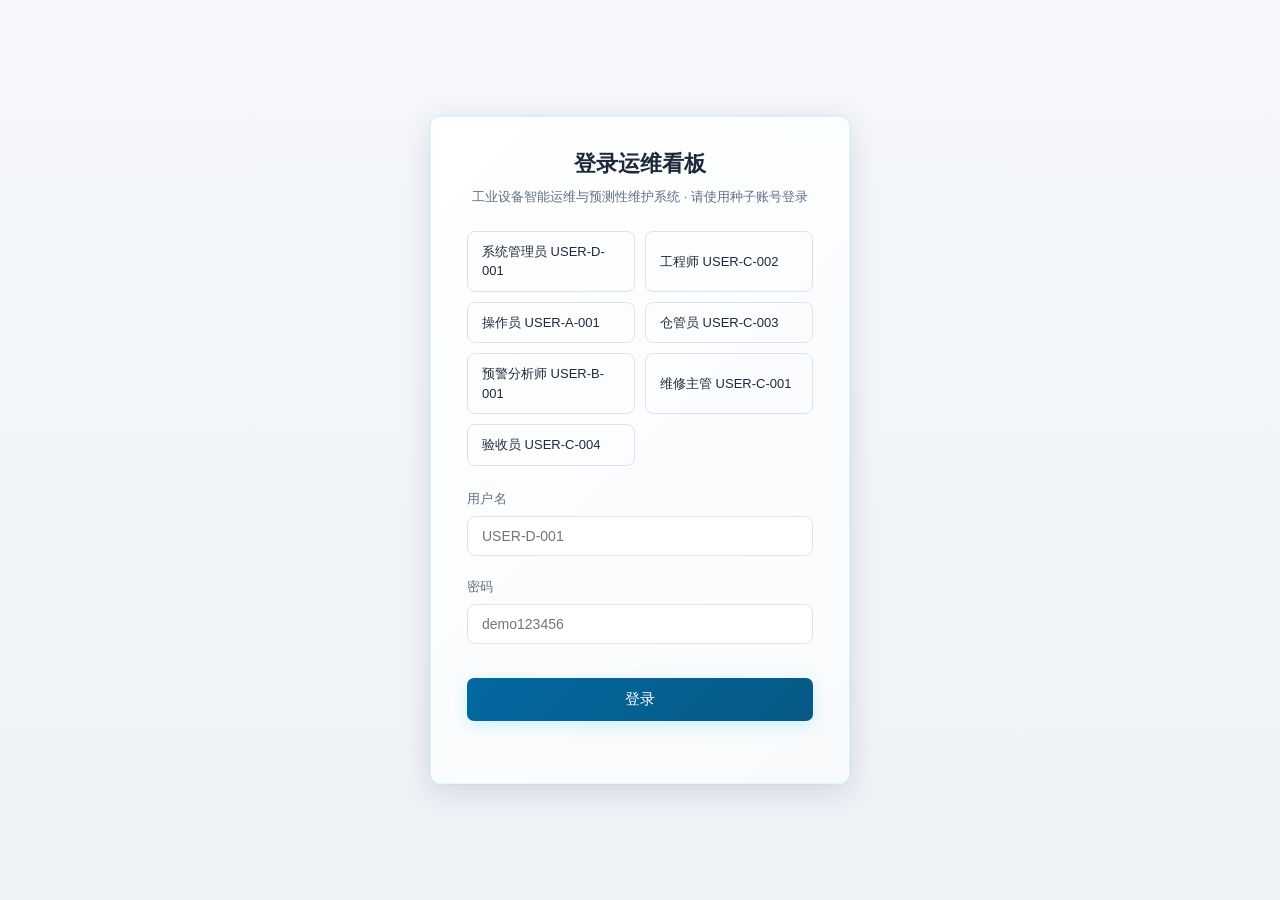
==== web/index.html @ 09a3918b "feat(web): 全链路因果追溯（创新点 F） 从任意锚点（设备/预警/工单）进入，把整条因果链串起来：   设备 → 传感器遥测 → 评分规则 → 健康评估 → 预警 → 工单 → 备件    " ====
<!DOCTYPE html>
<html lang="zh-CN">
<head>
<meta charset="UTF-8">
<meta name="viewport" content="width=device-width, initial-scale=1.0">
<title>工业设备智能运维平台 · 运维看板</title>
<!-- 主题必须在首屏渲染前决定：放到 CSS 之后或 body 里会出现
     "先闪一下夜间深色、再跳成白天" 的闪烁。默认白天（light），
     用户切换后从 localStorage 读回。 -->
<script>
(function () {
  try {
    var t = localStorage.getItem("ims_theme");
    document.documentElement.setAttribute("data-theme", t === "dark" ? "dark" : "light");
  } catch (e) {
    document.documentElement.setAttribute("data-theme", "light");
  }
})();
</script>
<script src="echarts.min.js"></script>
<link rel="stylesheet" href="css/platform.css">
<link rel="stylesheet" href="css/app.css">
</head>
<body>
<div id="loading-bar" style="display:none;position:fixed;top:0;left:0;width:100%;height:3px;background:var(--cyan);z-index:9999"></div>
<div id="shell">
  <aside id="sidebar">
    <div class="logo">
      <div class="t1">工业设备智能运维<em>平台</em></div>
      <div class="t2">Industrial PdM Platform</div>
      <span class="ver">v2.1.0 · 契约 25 路径</span>
    </div>
    <div id="navroot"></div>
  </aside>
  <div id="main">
    <div id="topbar">
      <div id="crumb"></div>
      <div id="search"><span class="si">⌕</span>
        <input id="search-input" placeholder="搜索设备 / 工单 / 预警，回车跳转台账"></div>
      <button class="tbtn" id="side-toggle" title="收起 / 展开侧边栏" onclick="toggleSidebar()">⟨</button>
      <button class="tbtn tbtn-wide" id="demo-btn" style="display:none"
              title="一键演示全链路：注入一次设备异常 → B 生成预警 → C 自动建单（点后有确认框，不会静默改动数据）"
              onclick="runDemo()">▶ 演示全链路</button>
      <button class="tbtn" id="status-toggle" style="display:none" title="查看会话状态">
        <span class="dot-badge" id="status-count">0</span>⚑</button>
      <button class="tbtn" title="通知中心" onclick="navigate('notify')">🔔<span class="dot-badge" id="bell-count">0</span></button>
      <button class="tbtn" id="theme-btn" title="切换白天 / 夜间" onclick="toggleTheme()">☾</button>
      <button class="tbtn" title="帮助" onclick="showHelp()">?</button>
      <div class="who" id="who"></div>
      <button class="tbtn" title="退出登录" onclick="logout()">⏻</button>
    </div>
    <div id="basebar">
      <label>A 设备监测<input id="base-a" value="/a"></label>
      <label>B 故障预警<input id="base-b" value="/b"></label>
      <label>C 维修工单<input id="base-c" value="/c"></label>
      <label>D 身份通知<input id="base-d" value="/d"></label>
      <button id="basebar-reset" type="button">恢复默认</button>
      <span class="mini" id="basebar-hint">默认同源反代 <kbd>/a /b /c /d</kbd> · 服务运行 <kbd>bash scripts/start_all.sh</kbd></span>
    </div>
    <div id="status-bar" class="status-bar" style="display:none">
      <div class="status-dot"></div><span id="status-text">就绪</span>
    </div>
    <div id="content"></div>
  </div>
</div>

  <section class="view" id="view-login">
    <div class="card login-card">
      <h1>登录运维看板</h1>
      <div class="sub">工业设备智能运维与预测性维护系统 · 请使用种子账号登录</div>
      <div class="quick">
        <button onclick="fillUser('USER-D-001')" title="SYSTEM_ADMIN · ADMIN_ALL 全部权限（确认/派单/验收/取消）">系统管理员 USER-D-001</button>
        <button onclick="fillUser('USER-C-002')" title="MAINTENANCE_ENGINEER · 接单/开始维修/提交验收">工程师 USER-C-002</button>
        <button onclick="fillUser('USER-A-001')" title="EQUIPMENT_OPERATOR · 设备与遥测读写，工单只读">操作员 USER-A-001</button>
        <button onclick="fillUser('USER-C-003')" title="WAREHOUSE_MANAGER · 备件审批/发放（SPARE_APPROVE/SPARE_ISSUE）">仓管员 USER-C-003</button>
        <button onclick="fillUser('USER-B-001')" title="WARNING_ANALYST · 预警查阅与确认（WARNING_READ/WARNING_ACKNOWLEDGE）">预警分析师 USER-B-001</button>
        <button onclick="fillUser('USER-C-001')" title="MAINTENANCE_SUPERVISOR · 工单确认/派单/取消/验收（无 ADMIN_ALL）">维修主管 USER-C-001</button>
        <button onclick="fillUser('USER-C-004')" title="INSPECTOR · 工单验收（WORK_ORDER_INSPECT）">验收员 USER-C-004</button>
      </div>
      <div class="field"><label>用户名</label><input id="login-user" placeholder="USER-D-001"></div>
      <div class="field"><label>密码</label><input id="login-pass" type="password" placeholder="demo123456"></div>
      <button class="btn btn-cyan" id="login-btn" onclick="login()">登录</button>
      <div class="login-err" id="login-err"></div>
    </div>
  </section>
<div id="toasts"></div>

<script src="js/enums.js"></script>
<script src="js/config.js"></script>
<script src="js/util.js"></script>
<script src="js/api.js"></script>
<script src="js/auth.js"></script>
<script src="js/views.js"></script>
<script src="js/platform.js"></script>
<script src="js/data.js"></script>
<script src="js/charts.js"></script>
<script src="js/inject.js"></script>
<script src="js/modals.js"></script>
<script src="js/pages/dash.js"></script>
<script src="js/pages/screen.js"></script>
<script src="js/pages/assets.js"></script>
<script src="js/pages/detail.js"></script>
<script src="js/pages/warns.js"></script>
<script src="js/pages/kanban.js"></script>
<script src="js/pages/orders.js"></script>
<script src="js/pages/spares.js"></script>
<script src="js/pages/rbac.js"></script>
<script src="js/pages/notify.js"></script>
<script src="js/pages/integ.js"></script>
<script src="js/pages/audit.js"></script>
<script src="js/pages/health.js"></script>
<script src="js/pages/odetail.js"></script>
<script src="js/pages/profile.js"></script>
<script src="js/pages/rules.js"></script>
<script src="js/pages/sreq.js"></script>
<script src="js/pages/plan-lib.js"></script>
<script src="js/pages/plan.js"></script>
<script src="js/pages/trace.js"></script>
<script src="js/main.js"></script>
</body>
</html>
---- web/css/platform.css ----
/* ============================================================================
 * 主题变量
 *
 * 默认主题：白天（light），由 <html data-theme> 决定；夜间保留原有深蓝霓虹观感。
 * 缺省不带 data-theme 时按夜间解析（:root 即夜间值），保证老链接/首屏不闪错。
 *
 * 为什么强调色要两套而不是共用一套：
 *   现有霓虹色是为深色底发光设计的，放到白底上对比度全部不合格——
 *   yellow var(--yellow) 仅 1.58、cyan var(--cyan) 仅 1.77、green var(--green) 仅 1.86
 *   （WCAG 正文要求 ≥4.5）。所以白天必须换成同色相的深色版，
 *   下方 light 段每个值都实测过对比度 ≥4.5。
 * ==========================================================================*/
/* 夜间（默认兜底）：原有深蓝霓虹观感，保持不变 */
:root{
  /* —— 基础面 —— */
  --bg:#0b1220; --bg-grad-end:#0d1526; --bg2:#111c30;
  --panel:#152238; --panel2:#18273f; --sidebar-bg:#0d1728;
  --chart-bg:#0e1a2c; --log-bg:#0a0f1a; --step-bg:#1a2235;
  --line:#223450; --line2:#2c4062;
  --scroll:#243650; --scroll-hover:#31496b;
  --crumb-sep:#3d5476; --crumb-cur:#e6eefc; --navgrp:#546d8f; --foot:#54627d;
  /* —— 文字 —— */
  --txt:#dce6f5; --dim:#8ba0c0; --dim2:#5f7391;
  /* —— 语义强调色 —— */
  --cyan:#39d2ff; --green:#2fd88a; --yellow:#ffc53d; --red:#ff5c5c;
  --orange:#ff9040; --purple:#a86bff; --pink:#ff6bb5;
  /* —— 强调色实底上的反色文字 —— */
  --on-cyan:#04202e; --on-green:#062818; --on-solid:#fff;
  /* —— 按钮渐变端点 —— */
  --cyan-2:#1fa8e8; --green-2:#1fbf75; --red-2:#ff2d55; --purple-2:#7a3cff;
  /* —— 柔和语义色（原 50+ 处近似色归并）—— */
  --warn-soft:#ff5050; --ok-soft:#50c878; --amber-soft:#ffa500;
  /* —— notice 条的柔和前景色 —— */
  --notice-green-fg:#a9e8c9; --notice-purple-fg:#d3bdf5;
  --notice-cyan-fg:#b3e2f7;  --notice-yellow-fg:#f3dfa6;
  /* —— 铭牌卡片渐变 —— */
  --plate-a:#16233a; --plate-b:#131f33;
  /* 登录卡片（深色主题是一块深色玻璃，白天要变白卡） */
  --login-a:rgba(21,34,56,.95); --login-b:rgba(17,28,48,.98); --login-shadow:rgba(0,0,0,.3);
  /* —— 半透明覆盖层（顶栏/看板列/进度轨）。深色是"压暗"，白天需"压白" —— */
  --overlay-strong:rgba(13,23,40,.7);
  --overlay-mid:rgba(11,18,32,.55);
  --overlay-weak:rgba(13,23,40,.4);
  /* —— 光晕：白天关闭，避免浅色底上出现脏影 —— */
  --glow-sm:0 0 6px; --glow-md:0 0 13px;
  --chip-gray:rgba(139,160,192,.15); --chip-gray2:rgba(100,116,139,.2);
  --scheme:dark;
  --sidebar-w:222px;
}

/* —— 白天主题：只覆盖值，选择器结构完全不变 —— */
html[data-theme="light"]{
  --bg:#f5f7fa; --bg-grad-end:#eef2f7; --bg2:#ffffff;
  --panel:#ffffff; --panel2:#f8fafc; --sidebar-bg:#ffffff;
  --chart-bg:#ffffff; --log-bg:#f1f5f9; --step-bg:#eef2f7;
  --line:#dbe3ec; --line2:#cbd5e1;
  --scroll:#cbd5e1; --scroll-hover:#94a3b8;
  --crumb-sep:#94a3b8; --crumb-cur:#334155; --navgrp:#6f7d92; --foot:#78869b;
  --txt:#1e293b; --dim:#5f6f85; --dim2:#78869b;
  /* 对比度实测：5.93 / 5.48 / 5.02 / 4.83 / 5.18 / 5.70 / 4.60，全部 ≥4.5 */
  --cyan:#0369a1; --green:#047857; --yellow:#b45309; --red:#dc2626;
  --orange:#c2410c; --purple:#7c3aed; --pink:#db2777;
  --on-cyan:#ffffff; --on-green:#ffffff;
  --cyan-2:#075985; --green-2:#065f46; --red-2:#b91c1c; --purple-2:#6d28d9;
  --warn-soft:#b91c1c; --ok-soft:#047857; --amber-soft:#b45309;
  --notice-green-fg:#065f46; --notice-purple-fg:#5b21b6;
  --notice-cyan-fg:#075985;  --notice-yellow-fg:#92400e;
  --plate-a:#ffffff; --plate-b:#f1f5f9;
  --login-a:rgba(255,255,255,.97); --login-b:rgba(248,250,252,.99); --login-shadow:rgba(15,23,42,.12);
  --overlay-strong:rgba(255,255,255,.86);
  --overlay-mid:rgba(241,245,249,.75);
  --overlay-weak:rgba(255,255,255,.6);
  --glow-sm:none; --glow-md:none;
  --chip-gray:rgba(100,116,139,.12); --chip-gray2:rgba(100,116,139,.16);
  --scheme:light;
  color-scheme:light;
}
*{box-sizing:border-box;margin:0;padding:0}
body{background:linear-gradient(180deg,var(--bg) 0%,var(--bg-grad-end) 100%);color:var(--txt);
  font-family:"Microsoft YaHei","PingFang SC",system-ui,sans-serif;min-height:100vh;font-size:14px}
button,input,select{font-family:inherit}
::-webkit-scrollbar{width:8px;height:8px}
::-webkit-scrollbar-track{background:transparent}
::-webkit-scrollbar-thumb{background:var(--scroll);border-radius:4px}
::-webkit-scrollbar-thumb:hover{background:var(--scroll-hover)}

/* ============ 布局骨架 ============ */
#shell{display:flex;min-height:100vh}
#sidebar{width:var(--sidebar-w);flex:0 0 var(--sidebar-w);background:var(--sidebar-bg);
  border-right:1px solid var(--line);display:flex;flex-direction:column;
  position:sticky;top:0;height:100vh;overflow-y:auto}
.logo{padding:16px 18px 14px;border-bottom:1px solid var(--line)}
.logo .t1{font-size:15px;font-weight:700;letter-spacing:.5px;line-height:1.3}
.logo .t1 em{color:var(--cyan);font-style:normal}
.logo .t2{font-size:11px;color:var(--dim2,var(--dim2));margin-top:3px;letter-spacing:.3px}
.logo .ver{display:inline-block;margin-top:8px;font-size:10px;padding:1px 7px;border-radius:3px;
  background:rgba(57,210,255,.12);color:var(--cyan);border:1px solid rgba(57,210,255,.3)}
.navgrp{padding:10px 0 4px}
.navgrp>.gt{font-size:10.5px;color:var(--navgrp);letter-spacing:1.2px;
  padding:6px 18px 6px;text-transform:uppercase;font-weight:600}
.navi{display:flex;align-items:center;gap:9px;padding:7px 18px;cursor:pointer;
  font-size:13px;color:var(--dim);border-left:2px solid transparent;transition:.13s}
.navi:hover{background:rgba(57,210,255,.06);color:var(--txt)}
.navi.on{background:rgba(57,210,255,.1);color:var(--cyan);border-left-color:var(--cyan);font-weight:600}
.navi .ic{width:15px;text-align:center;font-size:12px;opacity:.9}
/* 角标：文字为「增强」（原为单字符 β）。留 white-space:nowrap 防止两个字被挤断行 */
.navi .beta{margin-left:auto;font-size:9px;padding:1px 5px;border-radius:3px;white-space:nowrap;
  background:rgba(168,107,255,.18);color:var(--purple);border:1px solid rgba(168,107,255,.35)}
.navi .cnt{margin-left:auto;font-size:10px;padding:0 6px;border-radius:9px;
  background:rgba(255,92,92,.2);color:var(--red);font-weight:700}

/* ============ 主区 ============ */
#main{flex:1;min-width:0;display:flex;flex-direction:column}
#topbar{height:52px;display:flex;align-items:center;gap:14px;padding:0 22px;
  border-bottom:1px solid var(--line);background:var(--overlay-strong);
  backdrop-filter:blur(6px);position:sticky;top:0;z-index:50}
#crumb{font-size:13px;color:var(--dim);white-space:nowrap;overflow:hidden;
  text-overflow:ellipsis;min-width:0;flex-shrink:1}
#crumb b{color:var(--txt);font-weight:600}
#crumb .sep{color:var(--crumb-sep);margin:0 6px}
#search{margin-left:auto;position:relative;flex-shrink:1;min-width:120px}
#search input{width:200px;max-width:100%;background:var(--bg2);border:1px solid var(--line);color:var(--txt);
  padding:6px 10px 6px 28px;border-radius:7px;font-size:12.5px}
#search input:focus{outline:none;border-color:var(--cyan)}
#search .si{position:absolute;left:9px;top:6px;color:var(--dim2,var(--dim2));font-size:12px}
.tbtn{background:transparent;border:1px solid var(--line);color:var(--dim);width:32px;height:32px;
  border-radius:7px;cursor:pointer;font-size:14px;display:flex;align-items:center;
  justify-content:center;position:relative;
  /* #topbar 是 flex 容器且内容偏多，默认 flex-shrink:1 会把 32px 的方按钮
     压成 16px（图标贴着边框、点击区变小）。这里禁止收缩以保持正圆角方形。 */
  flex:0 0 auto}
.tbtn:hover{color:var(--cyan);border-color:var(--cyan)}
/* 带文字的顶栏按钮变体：.tbtn 是固定 32×32 的图标尺寸，
   直接往里塞文字会被压成竖排（曾如此）。这里放开宽度并禁止折行。 */
.tbtn-wide{width:auto;min-width:32px;padding:0 10px;white-space:nowrap;gap:5px;font-size:12.5px}
.tbtn .dot-badge{position:absolute;top:-4px;right:-4px;min-width:15px;height:15px;
  background:var(--red);color:var(--on-solid);border-radius:8px;font-size:9px;font-weight:700;
  display:flex;align-items:center;justify-content:center;padding:0 3px}
.who{display:flex;align-items:center;gap:8px;font-size:12.5px;padding-left:12px;
  border-left:1px solid var(--line);flex-shrink:0}
.who .av{width:28px;height:28px;border-radius:50%;background:linear-gradient(135deg,var(--purple),var(--purple-2));
  display:flex;align-items:center;justify-content:center;font-size:12px;font-weight:700;color:var(--on-solid);
  flex-shrink:0}
/* 顶栏空间有限：名字与角色 chip 都不许折行，过长则省略号。
   不锁的话「系统管理员」这类多字角色会把顶栏挤成两行、chip 竖排。 */
.who .nm{line-height:1.2;white-space:nowrap;overflow:hidden;text-overflow:ellipsis;max-width:150px}
.who .nm small{display:block;color:var(--dim2,var(--dim2));font-size:10.5px;
  white-space:nowrap;overflow:hidden;text-overflow:ellipsis}
.rolechip{font-size:10.5px;padding:1px 7px;border-radius:9px;background:rgba(57,210,255,.12);
  color:var(--cyan);border:1px solid rgba(57,210,255,.3);
  white-space:nowrap;flex-shrink:0;max-width:190px;overflow:hidden;text-overflow:ellipsis}

#content{padding:20px 22px 44px;flex:1}
.page{display:none;animation:fadein .22s}
.page.on{display:block}
@keyframes fadein{from{opacity:0;transform:translateY(4px)}to{opacity:1;transform:none}}

/* ============ 通用组件 ============ */
.hdr{display:flex;align-items:flex-end;gap:14px;margin-bottom:14px;flex-wrap:wrap}
.hdr h1{font-size:20px;font-weight:700;letter-spacing:.3px}
.hdr .sub{font-size:12.5px;color:var(--dim);padding-bottom:2px}
.hdr .sp{flex:1}
.notice{display:flex;gap:10px;align-items:flex-start;padding:9px 13px;border-radius:8px;
  font-size:12.5px;line-height:1.6;margin-bottom:14px;border:1px solid}
.notice .ni{font-size:14px;line-height:1.3}
.notice.live{background:rgba(47,216,138,.07);border-color:rgba(47,216,138,.28);color:var(--notice-green-fg)}
.notice.live b{color:var(--green)}
.notice.plan{background:rgba(168,107,255,.07);border-color:rgba(168,107,255,.3);color:var(--notice-purple-fg)}
.notice.plan b{color:var(--purple)}
.notice.info{background:rgba(57,210,255,.06);border-color:rgba(57,210,255,.25);color:var(--notice-cyan-fg)}
.notice.info b{color:var(--cyan)}
.notice.warn{background:rgba(255,197,61,.07);border-color:rgba(255,197,61,.28);color:var(--notice-yellow-fg)}
.notice.warn b{color:var(--yellow)}

.card{background:var(--panel);border:1px solid var(--line);border-radius:10px;padding:15px}
.card.p2{background:var(--panel2)}
.card h3{font-size:13.5px;color:var(--dim);font-weight:600;margin-bottom:12px;
  letter-spacing:.4px;display:flex;align-items:center;gap:7px}
.card h3 .r{margin-left:auto;font-size:11px;color:var(--dim2,var(--dim2));font-weight:400}
.grid{display:grid;gap:14px}
.g2{grid-template-columns:1fr 1fr}
.g3{grid-template-columns:repeat(3,1fr)}
.g4{grid-template-columns:repeat(4,1fr)}
.g5{grid-template-columns:repeat(5,1fr)}
.g6{grid-template-columns:repeat(6,1fr)}
.g-2-1{grid-template-columns:2fr 1fr}
.g-1-2{grid-template-columns:1fr 2fr}
.g-3-2{grid-template-columns:3fr 2fr}
.mt{margin-top:14px} .mt2{margin-top:20px}
@media(max-width:1400px){.g6{grid-template-columns:repeat(3,1fr)}.g5{grid-template-columns:repeat(3,1fr)}}
@media(max-width:1150px){.g4,.g3,.g-2-1,.g-1-2,.g-3-2,.g2{grid-template-columns:1fr 1fr}
  .g6,.g5{grid-template-columns:repeat(2,1fr)}}

/* KPI 卡 */
.kpi{background:var(--panel);border:1px solid var(--line);border-radius:10px;
  padding:14px 15px;position:relative;overflow:hidden}
.kpi::after{content:"";position:absolute;left:0;top:0;bottom:0;width:3px}
.kpi.k-cyan::after{background:var(--cyan)} .kpi.k-green::after{background:var(--green)}
.kpi.k-yellow::after{background:var(--yellow)} .kpi.k-red::after{background:var(--red)}
.kpi.k-purple::after{background:var(--purple)} .kpi.k-orange::after{background:var(--orange)}
.kpi .kl{font-size:12px;color:var(--dim);display:flex;align-items:center;gap:6px}
.kpi .kv{font-size:30px;font-weight:700;font-family:Consolas,monospace;margin:5px 0 1px;line-height:1}
.kpi .kf{font-size:11.5px;color:var(--dim2,var(--dim2));display:flex;align-items:center;gap:5px}
.kpi .up{color:var(--green)} .kpi .dn{color:var(--red)}
.k-cyan .kv{color:var(--cyan)} .k-green .kv{color:var(--green)}
.k-yellow .kv{color:var(--yellow)} .k-red .kv{color:var(--red)}
.k-purple .kv{color:var(--purple)} .k-orange .kv{color:var(--orange)}

/* 表格 */
table{width:100%;border-collapse:collapse;font-size:12.5px}
th{color:var(--dim);font-weight:600;text-align:left;padding:8px 10px;border-bottom:1px solid var(--line);
  font-size:11.5px;letter-spacing:.4px;white-space:nowrap;background:var(--overlay-weak)}
th.s{cursor:pointer} th.s:hover{color:var(--cyan)}
td{padding:9px 10px;border-bottom:1px solid var(--line);white-space:nowrap}
tbody tr:hover{background:rgba(57,210,255,.045)}
tbody tr.clk{cursor:pointer}
.tbl-wrap{overflow-x:auto;margin:0 -15px -15px;padding:0 15px 2px}
.mono{font-family:Consolas,monospace}

/* 徽章/pill/dot */
.pill{padding:2px 9px;border-radius:999px;font-size:11.5px;white-space:nowrap;display:inline-block}
.b-CRITICAL,.b-red{background:rgba(255,92,92,.18);color:var(--red)}
.b-HIGH,.b-orange{background:rgba(255,144,64,.18);color:var(--orange)}
.b-MEDIUM,.b-yellow{background:rgba(255,197,61,.15);color:var(--yellow)}
.b-LOW,.b-dim{background:var(--chip-gray);color:var(--dim)}
.b-green,.b-OK,.b-COMPLETED,.b-RESOLVED{background:rgba(47,216,138,.15);color:var(--green)}
.b-cyan{background:rgba(57,210,255,.14);color:var(--cyan)}
.b-purple{background:rgba(168,107,255,.16);color:var(--purple)}
.b-PENDING_CONFIRMATION{background:rgba(255,197,61,.15);color:var(--yellow)}
.b-PENDING_ASSIGNMENT,.b-PENDING_ACCEPTANCE{background:rgba(57,210,255,.13);color:var(--cyan)}
.b-PENDING_MAINTENANCE{background:var(--chip-gray);color:var(--dim)}
.b-MAINTAINING{background:rgba(255,92,92,.15);color:var(--red)}
.b-WAITING_PARTS,.b-PENDING_INSPECTION{background:rgba(255,144,64,.15);color:var(--orange)}
.b-CANCELLED{background:var(--chip-gray2);color:var(--dim2)}
.dot{width:9px;height:9px;border-radius:50%;display:inline-block;flex:0 0 auto}
.d-green{background:var(--green);box-shadow:var(--glow-sm) rgba(47,216,138,.6)}
.d-yellow{background:var(--yellow);box-shadow:var(--glow-sm) rgba(255,197,61,.6)}
.d-red{background:var(--red);box-shadow:var(--glow-sm) rgba(255,92,92,.6)}
.d-cyan{background:var(--cyan);box-shadow:var(--glow-sm) rgba(57,210,255,.6)}
.d-dim{background:var(--dim2)}
.pulse{animation:pl 1.8s infinite}
@keyframes pl{0%,100%{opacity:1}50%{opacity:.35}}

/* 按钮 */
.btn{border:none;border-radius:7px;padding:7px 14px;font-size:12.5px;cursor:pointer;
  transition:.14s;display:inline-flex;align-items:center;gap:6px;white-space:nowrap}
.btn:disabled{opacity:.42;cursor:not-allowed}
.btn-p{background:linear-gradient(135deg,var(--cyan),var(--cyan-2));color:var(--on-cyan);font-weight:600}
.btn-p:hover:not(:disabled){box-shadow:var(--glow-md) rgba(57,210,255,.45)}
.btn-g{background:linear-gradient(135deg,var(--green),var(--green-2));color:var(--on-green);font-weight:600}
.btn-d{background:linear-gradient(135deg,var(--red),var(--red-2));color:var(--on-solid);font-weight:600}
.btn-v{background:linear-gradient(135deg,var(--purple),var(--purple-2));color:var(--on-solid);font-weight:600}
.btn-o{background:transparent;border:1px solid var(--line);color:var(--dim)}
.btn-o:hover:not(:disabled){color:var(--cyan);border-color:var(--cyan)}
.btn-sm{padding:4px 10px;font-size:11.5px;border-radius:6px}
.btn-group{display:flex;gap:7px;flex-wrap:wrap}

/* 工具条 */
.toolbar{display:flex;gap:8px;align-items:center;flex-wrap:wrap;margin-bottom:12px}
.toolbar input,.toolbar select{background:var(--bg2);border:1px solid var(--line);color:var(--txt);
  padding:6px 10px;border-radius:6px;font-size:12.5px}
.toolbar input:focus,.toolbar select:focus{outline:none;border-color:var(--cyan)}
.tabs{display:flex;gap:2px;border-bottom:1px solid var(--line);margin-bottom:14px;flex-wrap:wrap}
.tabs button{background:transparent;border:none;border-bottom:2px solid transparent;color:var(--dim);
  padding:9px 15px;cursor:pointer;font-size:13px;transition:.14s}
.tabs button:hover{color:var(--txt)}
.tabs button.on{color:var(--cyan);border-bottom-color:var(--cyan);font-weight:600}
.tabpane{display:none} .tabpane.on{display:block}

/* 列表项 */
.li{display:flex;gap:11px;align-items:flex-start;padding:10px 2px;
  border-bottom:1px solid var(--line);font-size:12.5px}
.li:last-child{border-bottom:none}
.li .lt{flex:1;min-width:0}
.li .l1{color:var(--txt);line-height:1.45}
.li .l2{color:var(--dim2,var(--dim2));font-size:11.5px;margin-top:3px;display:flex;gap:10px;flex-wrap:wrap}
.li .lv{margin-left:auto;text-align:right;flex:0 0 auto}
.empty{text-align:center;color:var(--dim2,var(--dim2));padding:30px 10px;font-size:12.5px}
.empty .ei{font-size:26px;display:block;margin-bottom:8px;opacity:.5}

/* 进度/条 */
.bar{height:5px;border-radius:3px;background:var(--line2);overflow:hidden}
.bar>i{display:block;height:100%;border-radius:3px}
.i-green{background:var(--green)} .i-yellow{background:var(--yellow)}
.i-red{background:var(--red)} .i-cyan{background:var(--cyan)}
.i-purple{background:var(--purple)} .i-orange{background:var(--orange)}
.mini{font-size:11.5px;color:var(--dim2,var(--dim2))}

/* Kanban */
.kanban{display:grid;grid-template-columns:repeat(6,minmax(190px,1fr));gap:12px;overflow-x:auto;padding-bottom:6px}
.kcol{background:var(--overlay-mid);border:1px solid var(--line);border-radius:9px;padding:11px}
.kcol .kh{display:flex;align-items:center;gap:7px;font-size:12px;font-weight:600;
  color:var(--dim);margin-bottom:10px;padding-bottom:8px;border-bottom:1px solid var(--line)}
.kcol .kh .n{margin-left:auto;font-size:11px;background:var(--line2);padding:1px 7px;border-radius:8px}
.kcard{background:var(--panel2);border:1px solid var(--line2);border-radius:7px;padding:9px 10px;
  margin-bottom:8px;cursor:pointer;transition:.14s;border-left:3px solid var(--line2)}
.kcard:hover{border-color:var(--cyan);transform:translateX(2px)}
.kcard.p1{border-left-color:var(--red)} .kcard.p2{border-left-color:var(--orange)}
.kcard.p3{border-left-color:var(--yellow)} .kcard.p4{border-left-color:var(--dim)}
.kcard .kt{font-size:12px;line-height:1.4;color:var(--txt)}
.kcard .km{font-size:10.5px;color:var(--dim2,var(--dim2));margin-top:5px;display:flex;gap:7px;flex-wrap:wrap}

/* 时间线 */
.timeline{position:relative;padding-left:22px}
.timeline::before{content:"";position:absolute;left:5px;top:5px;bottom:5px;width:1px;background:var(--line2)}
.tl{position:relative;padding-bottom:16px}
.tl::before{content:"";position:absolute;left:-21px;top:4px;width:11px;height:11px;border-radius:50%;
  background:var(--panel);border:2px solid var(--line2)}
.tl.ok::before{border-color:var(--green);background:rgba(47,216,138,.25)}
.tl.now::before{border-color:var(--cyan);background:rgba(57,210,255,.3);animation:pl 1.6s infinite}
.tl.warn::before{border-color:var(--orange);background:rgba(255,144,64,.25)}
.tl .tt{font-size:12.5px;color:var(--txt)}
.tl .td{font-size:11.5px;color:var(--dim2,var(--dim2));margin-top:3px;line-height:1.5}
.tl .tm{font-size:11px;color:var(--navgrp);font-family:Consolas,monospace}

/* 说明条/角标 */
.tag{font-size:10px;padding:1px 6px;border-radius:3px;letter-spacing:.3px}
.tag-live{background:rgba(47,216,138,.16);color:var(--green);border:1px solid rgba(47,216,138,.35)}
.tag-plan{background:rgba(168,107,255,.16);color:var(--purple);border:1px solid rgba(168,107,255,.35)}
.tag-new{background:rgba(57,210,255,.16);color:var(--cyan);border:1px solid rgba(57,210,255,.35)}

/* 实时监控大屏（#/screen） */
.screen-hdr{display:flex;align-items:flex-end;justify-content:space-between;
  padding:2px 0 12px;border-bottom:1px solid var(--line);margin-bottom:14px}
.screen-title{font-size:22px;font-weight:700;letter-spacing:.5px}
.screen-clock{font-size:15px;color:var(--cyan)}
.screen-grid{display:grid;grid-template-columns:repeat(auto-fill,minmax(258px,1fr));gap:12px}
.screen-eq{background:var(--panel2);border:1px solid var(--line2);border-radius:9px;
  padding:12px;border-top:3px solid var(--line2);transition:.15s}
.screen-eq.t-green{border-top-color:var(--green)}
.screen-eq.t-yellow{border-top-color:var(--yellow)}
.screen-eq.t-red{border-top-color:var(--red);box-shadow:0 0 0 1px rgba(255,92,92,.22)}
.screen-eq.t-dim{border-top-color:var(--line2);opacity:.72}
.screen-eq-hdr{display:flex;align-items:flex-start;justify-content:space-between;gap:8px;
  margin-bottom:10px}
.screen-metrics{display:grid;grid-template-columns:1fr 1fr;gap:7px}
.screen-metric{background:var(--overlay-mid);border-radius:6px;padding:6px 8px;
  border-left:2px solid var(--line2)}
.screen-metric.t-green{border-left-color:var(--green)}
.screen-metric.t-yellow{border-left-color:var(--yellow)}
.screen-metric.t-red{border-left-color:var(--red)}
.screen-metric .sm-v{font-size:17px;font-weight:700;font-family:Consolas,monospace;line-height:1.1}
.screen-metric.t-green .sm-v{color:var(--green)}
.screen-metric.t-yellow .sm-v{color:var(--yellow)}
.screen-metric.t-red .sm-v{color:var(--red)}
.screen-metric.t-dim .sm-v{color:var(--dim2,var(--dim2))}
/* neutral：有读数但无判定口径（如转速——额定值因设备而异），中性偏亮，不表好坏 */
.screen-metric.t-neutral{border-left-color:var(--line2)}
.screen-metric.t-neutral .sm-v{color:var(--txt)}
.screen-metric .sm-l{font-size:10.5px;color:var(--dim2,var(--dim2));margin-top:2px;
  display:flex;align-items:baseline;gap:3px}
.screen-metric .sm-l .unit{font-size:9.5px;opacity:.75}
.screen-eq-foot{display:flex;align-items:center;gap:6px;margin-top:9px;padding-top:8px;
  border-top:1px solid var(--line);font-size:11.5px;color:var(--dim)}

/* 设备档案铭牌（#/profile）——模拟金属铭牌观感，但只印真实字段 */
.plate-grid-wrap{display:grid;grid-template-columns:repeat(auto-fill,minmax(330px,1fr));gap:12px}
.plate{background:linear-gradient(135deg,var(--plate-a) 0%,var(--plate-b) 100%);
  border:1px solid var(--line2);border-radius:9px;padding:13px;position:relative;overflow:hidden}
.plate::after{content:"";position:absolute;inset:0;pointer-events:none;
  background:repeating-linear-gradient(115deg,rgba(255,255,255,.022) 0 2px,transparent 2px 7px)}
.plate-hdr{display:flex;align-items:flex-start;justify-content:space-between;gap:8px;
  padding-bottom:9px;margin-bottom:9px;border-bottom:1px dashed var(--line2)}
.plate-eq{font-size:15px;font-weight:700;color:var(--cyan);letter-spacing:.6px}
.plate-nm{font-size:12.5px;color:var(--txt);margin-top:2px}
.plate-grid{display:grid;grid-template-columns:1fr 1fr;gap:6px 10px}
.plate-grid>div{display:flex;flex-direction:column;gap:1px;min-width:0}
.plate-grid .pk{font-size:10px;color:var(--dim2,var(--dim2))}
.plate-grid .pv{font-size:12px;color:var(--txt);white-space:nowrap;overflow:hidden;
  text-overflow:ellipsis}
.plate-foot{display:flex;align-items:center;justify-content:space-between;gap:8px;
  margin-top:10px;padding-top:8px;border-top:1px solid var(--line);flex-wrap:wrap}

/* 占位图（演进页） */
.ph{background:repeating-linear-gradient(45deg,rgba(168,107,255,.05) 0 10px,
  rgba(168,107,255,.09) 10px 20px);border:1px dashed rgba(168,107,255,.4);
  border-radius:8px;padding:20px;text-align:center;color:var(--purple);font-size:12px}
.chartbox{background:var(--chart-bg);border:1px solid var(--line);border-radius:8px;
  height:190px;position:relative;display:flex;align-items:center;justify-content:center}
/* tchart —— ECharts 专用容器（不能用 .chartbox：它是为内联 SVG sparkline 设计的
   flex 行居中容器，SVG 有内在尺寸能居中，而 ECharts 挂载点是空 div，作为 flex item
   没有内在宽度会被压成 0px。实测 chartbox 宽 523px 而内部 .chart 宽 0px →
   echarts.init 拿到 0px 画布，三张趋势图全空白，只剩外框与标题。
   这里改成纵向布局：标签在上、图表撑满剩余高度，宽度天然 100%。 */
.tchart{background:var(--chart-bg);border:1px solid var(--line);border-radius:8px;
  height:210px;padding:8px 10px;display:flex;flex-direction:column;gap:4px}
.tchart .chart{flex:1 1 auto;min-height:0;width:100%}
svg.spark{display:block;width:100%;height:100%}

/* 侧栏收起按钮 */
#sideToggle{margin-left:auto;background:transparent;border:none;color:var(--dim2,var(--dim2));
  cursor:pointer;font-size:13px;padding:2px 6px}
#sideToggle:hover{color:var(--cyan)}
.legend{display:flex;gap:14px;flex-wrap:wrap;font-size:11.5px;color:var(--dim2,var(--dim2))}
.legend i{width:9px;height:9px;border-radius:2px;display:inline-block;margin-right:5px}

/* 演进页（智能分析 / 模型与数据）——真实遥测热力条 */
.heat-row{display:flex;align-items:center;gap:8px}
.heat-row .hl{width:52px;flex:0 0 auto;font-size:10.5px;color:var(--dim2,var(--dim2))}
.heat-row .hc{display:flex;gap:2px;flex:1}
.heat-row .hc i{flex:1;height:15px;border-radius:2px;display:block}
.heat-x{display:flex;gap:8px;margin-top:4px}
.heat-x .hl{width:52px;flex:0 0 auto}
.heat-x .hc{display:flex;flex:1;justify-content:space-between;font-size:9.5px;
  color:var(--dim2,var(--dim2));font-family:Consolas,monospace}

/* 瀑布图（归因分解，纯 DOM 条形，无需绘图库） */
.wfall{display:flex;flex-direction:column;gap:7px}
.wfall-row{display:flex;align-items:center;gap:9px}
.wfall-row .wl{width:74px;flex:0 0 auto;font-size:11.5px;color:var(--txt)}
.wfall-row .wtrack{flex:1;height:16px;background:var(--overlay-mid);border-radius:3px;
  overflow:hidden;position:relative}
.wfall-row .wbar{height:100%;border-radius:3px}
.wfall-row .wv{width:88px;flex:0 0 auto;text-align:right;font-size:11.5px;
  font-family:Consolas,monospace}
.wfall-total{display:flex;align-items:center;gap:9px;padding-top:8px;margin-top:3px;
  border-top:1px solid var(--line)}
.wfall-total .wl{width:74px;flex:0 0 auto;font-size:11.5px;font-weight:700}
.wfall-total .wv{width:88px;flex:0 0 auto;text-align:right;font-size:14px;font-weight:700;
  font-family:Consolas,monospace}

/* 补充：面包屑 / 侧栏收起 / 导航文字 */
#crumb .cb1{color:var(--dim2)}
#crumb .csep{color:var(--crumb-sep);margin:0 6px}
#crumb .cb2{color:var(--crumb-cur);font-weight:600}
.navi .nm{flex:1;min-width:0;overflow:hidden;text-overflow:ellipsis;white-space:nowrap}
.navi .tag{margin-left:auto;font-size:9px;padding:1px 5px}
.navi .cnt{margin-left:auto}
#sidebar{transition:width .16s ease,flex-basis .16s ease;overflow:hidden}
#sidebar.mini{width:56px;flex:0 0 56px}
#sidebar.mini .logo .t1,#sidebar.mini .logo .t2,#sidebar.mini .logo .ver{display:none}
#sidebar.mini .navgrp{font-size:0;padding:8px 0 2px;text-align:center}
#sidebar.mini .navgrp::before{content:"·";font-size:14px;color:var(--crumb-sep)}
#sidebar.mini .navi{justify-content:center;padding:9px 0}
#sidebar.mini .navi .nm,#sidebar.mini .navi .tag,#sidebar.mini .navi .cnt{display:none}
#sidebar.mini .navi .ic{width:auto;font-size:15px}
#sidebar.mini #sideToggle{position:absolute;top:10px;right:6px;margin:0}
.logo{position:relative}
/* 工具栏内复选框与日期 */
.toolbar label{white-space:nowrap;cursor:pointer}
.toolbar input[type=checkbox]{accent-color:var(--cyan);cursor:pointer}
.toolbar input[type=date]{color-scheme:var(--scheme)}
/* 表格内嵌 sparkline 尺寸 */
td svg.spark{width:74px;height:22px;display:block}
/* 小圆点 pulse */
@keyframes pl{0%,100%{opacity:1}50%{opacity:.35}}
/* ====== F · 全链路因果追溯（trace）====== */
/* 颜色只走主题变量：明暗主题自动跟随，无需单独覆盖 */
.trace-chips{display:flex;gap:8px;flex-wrap:wrap;margin:8px 0 2px}
.trace-meta{margin:10px 0 4px;color:var(--dim);font-size:13px}
.trace-meta b{color:var(--txt)}
.trace-chain{margin-top:14px}
.tc-node{position:relative;padding:0 0 18px 40px}
.tc-node::before{content:"";position:absolute;left:13px;top:30px;bottom:-2px;width:2px;background:var(--line)}
.tc-node:last-child{padding-bottom:2px}
.tc-node:last-child::before{display:none}
.tc-idx{position:absolute;left:0;top:0;width:28px;height:28px;border-radius:50%;display:flex;align-items:center;justify-content:center;font-size:13px;background:var(--panel2);border:1px solid var(--line2);color:var(--dim)}
.tc-node.ok .tc-idx{color:var(--green);border-color:var(--green)}
.tc-node.warn .tc-idx{color:var(--yellow);border-color:var(--yellow)}
.tc-node.bad .tc-idx{color:var(--red);border-color:var(--red)}
.tc-node.miss .tc-idx{color:var(--dim2)}
.tc-card{background:var(--panel);border:1px solid var(--line);border-radius:12px;padding:12px 16px}
.tc-node.miss .tc-card{opacity:.7;border-style:dashed}
.tc-head{display:flex;align-items:center;gap:10px;flex-wrap:wrap}
.tc-kicker{font-size:12px;color:var(--dim2);letter-spacing:.4px;white-space:nowrap}
.tc-title{font-weight:600;color:var(--txt)}
.tc-jump{margin-left:auto}
.tc-facts{margin-top:9px;display:grid;grid-template-columns:repeat(auto-fill,minmax(215px,1fr));gap:6px 16px}
.tc-fact{font-size:13px;color:var(--dim)}
.tc-fact b{color:var(--txt);font-weight:600}
.tc-fact .mini{color:var(--dim2)}
.tc-short{color:var(--yellow)}
.tc-branch{margin:0 0 18px 40px;font-size:12.5px;color:var(--dim)}
.tc-branch .btn{margin:0 3px}
---- web/css/app.css ----
/* ==========================================================================
   app.css —— 框架自身组件补充
   --------------------------------------------------------------------------
   platform.css 是从已确认原型提取的**设计系统基座**（配色/间距/组件），
   本文件只补充原型里没有、而真实应用必须有的几类样式：

     1. 登录卡（登录页为真实应用独有，原型不需要）
     2. 服务地址栏 #basebar（同源反代 / 直连可切换）
     3. 模拟数据注入工作台（演示专用，折叠块与操作日志）
     4. Toast 提示、加载条、会话状态条
     5. 旧看板遗留组件（设备行 .eq-row、预警条目 .warn-item、图表容器、
        工单步骤条 .tl-steps 等），其后各波次会陆续迁入 platform 组件体系

   两条硬规矩（避免同名组件在两处定义后悄悄漂移）：
     · 与 platform.css **同名且形态相同**的选择器（.card/.btn/.pill/.bar/
       .dot/.empty/.mini/.mt/.b-*）一律不在本文件重复定义；
     · 语义不同的组件必须改名——旧看板的横向步骤条原叫 .timeline，
       与 platform.css 的竖向时间线同名冲突，已更名为 .tl-steps / .tl-step。
   ========================================================================== */


/* 变量统一定义在 platform.css（含 html[data-theme="light"] 的白天覆盖）。
   此处原先重复声明了一份 :root，本文件加载在 platform.css 之后，
   会整体覆盖主题变量、导致切主题失效——已移除，不要再加回来。 */

* { box-sizing:border-box;margin:0;padding:0 }

body { background:linear-gradient(180deg,var(--bg) 0%,var(--bg-grad-end) 100%);color:var(--txt);
  font-family:"Microsoft YaHei","PingFang SC",sans-serif;min-height:100vh;
  display:flex;flex-direction:column }

button { font-family:inherit }

#app { max-width:1200px;width:100%;margin:0 auto;padding:20px 30px 50px }

header { display:flex;align-items:center;gap:16px;padding:14px 0;border-bottom:1px solid var(--line);flex-wrap:wrap }

.brand { font-size:19px;font-weight:700;letter-spacing:1px }

.brand .dot { color:var(--cyan) }

nav { display:flex;gap:8px }

nav button { background:transparent;border:1px solid var(--line);color:var(--dim);
  padding:7px 18px;border-radius:6px;cursor:pointer;font-size:14px }

nav button.active { color:var(--cyan);border-color:var(--cyan);background:rgba(57,210,255,.08) }

.spacer { flex:1 }

.userbox { font-size:13px;color:var(--dim);display:flex;align-items:center;gap:10px }

.userbox b { color:var(--txt) }

.badge { background:rgba(57,210,255,.12);border:1px solid rgba(57,210,255,.4);
  color:var(--cyan);padding:2px 10px;border-radius:999px;font-size:12px }

#basebar { display:flex;gap:10px;align-items:center;padding:10px 0;font-size:12px;color:var(--dim);flex-wrap:wrap }

#basebar label { display:flex;align-items:center;gap:4px }

#basebar input { width:190px;background:var(--bg2);border:1px solid var(--line);color:var(--txt);
  padding:4px 8px;border-radius:5px;font-family:Consolas,monospace;font-size:12px }

#basebar-reset { background:var(--bg2);border:1px solid var(--line);color:var(--dim);
  padding:4px 10px;border-radius:5px;font-size:12px;cursor:pointer }

#basebar-reset:hover { color:var(--txt);border-color:var(--dim) }

.inject-fold summary { cursor:pointer;list-style:none;display:flex;align-items:center;
  gap:8px;font-weight:600;color:var(--txt);font-size:14px }

.inject-fold summary::-webkit-details-marker { display:none }

.inject-fold summary::before { content:"▶";font-size:10px;color:var(--dim);
  transition:transform .15s;display:inline-block }

.inject-fold[open] summary::before { transform:rotate(90deg) }

.inject-fold .fold-title { letter-spacing:.5px }

section.view { display:none;animation:fadein .25s }

section.view.active { display:block }

.grid-2 { display:grid;grid-template-columns:1fr 380px;gap:16px }

.grid-2 { grid-template-columns:1fr }

h2.sec { font-size:15px;color:var(--dim);font-weight:600;margin-bottom:10px;letter-spacing:.5px }

/* 旧看板的 .stats/.stat 四联统计卡已由 platform.css 的 .kpi 取代（index.html
   中已无 .stat 结构）。此处一并删除 .c-*／.b-* 八个色类——它们是给 .stat .num
   与 .stat .bar 配的实心底色，而 platform.css 里 .b-green/.b-red/.b-yellow 是
   「.pill 的浅底彩字」语义。两套同名必定互相覆盖，且 app.css 后加载，
   会把设计系统的徽标染成实心胶囊、文字糊掉（实测：备件页「正常/需补货」）。
   若日后确需实心色块，请另起名（如 .swatch-green），不要再占用 .b-*。 */

.eq-row { display:grid;grid-template-columns:16px 1.1fr 1fr 100px 90px;gap:10px;align-items:center;
  padding:11px 12px;border-bottom:1px solid rgba(34,52,80,.5);cursor:pointer;font-size:13px }

.eq-row:hover { background:rgba(57,210,255,.06) }

.eq-row.active { background:rgba(57,210,255,.12) }

.eq-row.active:hover { background:rgba(57,210,255,.18) }

.eq-row.selected { background:rgba(57,210,255,.15);border-left:3px solid var(--cyan) }

.eq-row.selected:hover { background:rgba(57,210,255,.2) }

.eq-row:last-child { border-bottom:none }

.eq-name { color:var(--dim);font-size:12px }

.health { font-family:Consolas,monospace;font-size:14px }

.warn-item { padding:11px 12px;border-bottom:1px solid rgba(34,52,80,.5);font-size:13px }

.warn-item:last-child { border-bottom:none }

.risk { padding:1px 8px;border-radius:4px;font-size:12px;font-weight:600 }

.r-CRITICAL { background:rgba(255,92,92,.18);color:var(--red) }

.r-HIGH { background:rgba(255,144,64,.18);color:var(--orange) }

.r-MEDIUM { background:rgba(255,197,61,.15);color:var(--yellow) }

.r-LOW { background:rgba(139,160,192,.15);color:var(--dim) }

.w-fault { color:var(--txt);margin-top:3px }

.w-meta { color:var(--dim);font-size:12px;margin-top:3px }

.echarts-wrap { display:grid;grid-template-columns:repeat(3,1fr);gap:16px }

.echarts-wrap { grid-template-columns:1fr }

.chart { height:210px }

.judge .row { display:flex;gap:10px;margin-bottom:8px;font-size:13px;flex-wrap:wrap }

.judge .k { color:var(--dim);min-width:110px }

.judge .v { color:var(--txt) }

.console { display:flex;gap:12px;flex-wrap:wrap;align-items:center }

.btn:disabled { opacity:.45;cursor:not-allowed }

.btn-danger { background:linear-gradient(135deg,var(--red),var(--red-2));color:var(--on-solid) }

.btn-danger:hover:not(:disabled) { box-shadow:var(--glow-md) rgba(255,92,92,.5) }

.btn-green { background:linear-gradient(135deg,var(--green),var(--green-2));color:var(--on-green) }

.btn-green:hover:not(:disabled) { box-shadow:var(--glow-md) rgba(47,216,138,.45) }

.btn-ghost { background:transparent;border:1px solid var(--line);color:var(--dim) }

.btn-ghost:hover:not(:disabled) { color:var(--cyan);border-color:var(--cyan) }

.btn-cyan { background:linear-gradient(135deg,var(--cyan),var(--cyan-2));color:var(--on-cyan) }

.btn-purple { background:linear-gradient(135deg,var(--purple),var(--purple-2));color:var(--on-solid) }

.btn-purple:hover:not(:disabled) { box-shadow:var(--glow-md) rgba(168,107,255,.5) }

#log { background:var(--log-bg);border:1px solid var(--line);border-radius:8px;padding:10px 12px;
  max-height:240px;overflow-y:auto;font-family:Consolas,monospace;font-size:12px;line-height:1.7 }

.log-line { white-space:nowrap;overflow-x:auto }

.log-t { color:var(--dim) }

.log-act { color:var(--cyan) }

.log-ok { color:var(--green) }

.log-err { color:var(--red) }

.log-tag { padding:1px 6px;border-radius:3px;font-size:11px;margin-right:6px }

.tag-INFO { background:rgba(57,210,255,.2);color:var(--cyan) }

.tag-warn { background:rgba(255,200,0,.2);color:var(--amber-soft) }

.tag-err { background:rgba(255,80,80,.2);color:var(--warn-soft) }

.tag-succ { background:rgba(80,200,80,.2);color:var(--ok-soft) }

.tag-sys { background:rgba(120,140,160,.2);color:var(--dim) }

table { width:100%;border-collapse:collapse;font-size:13px }

th { color:var(--dim);font-weight:600;text-align:left;padding:9px 10px;border-bottom:1px solid var(--line);
  font-size:12px;letter-spacing:.5px }

td { padding:10px;border-bottom:1px solid rgba(34,52,80,.5) }

tr.order-row { cursor:pointer }

tr.order-row:hover { background:rgba(57,210,255,.05) }

tr.expand td { background:rgba(11,18,32,.6) }

.s-PENDING_CONFIRMATION { background:rgba(255,197,61,.15);color:var(--yellow) }

.s-PENDING_ASSIGNMENT { background:rgba(57,210,255,.13);color:var(--cyan) }

.s-PENDING_ACCEPTANCE { background:rgba(57,210,255,.13);color:var(--cyan) }

.s-PENDING_MAINTENANCE { background:rgba(139,160,192,.15);color:var(--dim) }

.s-MAINTAINING { background:rgba(255,92,92,.15);color:var(--red) }

.s-WAITING_PARTS { background:rgba(255,144,64,.15);color:var(--orange) }

.s-PENDING_INSPECTION { background:rgba(255,144,64,.15);color:var(--orange) }

.s-COMPLETED { background:rgba(47,216,138,.15);color:var(--green) }

.s-CANCELLED { background:rgba(139,160,192,.12);color:var(--dim) }

.prio { font-family:Consolas,monospace;font-weight:700 }

.p-P1 { color:var(--red) }

.p-P2 { color:var(--orange) }

.p-P3 { color:var(--yellow) }

.p-P4 { color:var(--dim) }

.ops { display:flex;gap:8px;flex-wrap:wrap;align-items:center;margin-top:8px }

.opform { display:flex;gap:8px;flex-wrap:wrap;align-items:center;margin-top:10px;font-size:13px }

.opform input,.opform select { background:var(--bg2);border:1px solid var(--line);color:var(--txt);
  padding:6px 8px;border-radius:6px;font-size:13px }

.opform input { width:200px }

.opform select { width:150px }

/* 竖排变体：字段多、且各字段宽度不一致时用。横排 flex 会把宽度不同的
   输入框挤到多行、标签与控件错位（工单详情「提交验收」表单踩过）。
   这里改为每个 .fld 独占一行，标签在上、控件在下，宽度撑满。 */
.opform.col { display:block }
.opform.col .fld { margin-bottom:10px }
.opform.col .fld:last-child { margin-bottom:0 }
.opform.col .fld > .mini { margin-bottom:4px }
.opform.col input,.opform.col select { width:100%;max-width:none }
.opform.col .acts { margin-top:12px;display:flex;gap:8px;align-items:center;flex-wrap:wrap }
.opform.col .chk { display:flex;align-items:center;gap:6px;cursor:pointer;margin-bottom:10px }
.opform.col .chk input { width:auto }

.tl-steps { display:flex;align-items:center;gap:8px;margin:10px 0 }

.tl-step { flex:1;text-align:center;padding:6px 4px;border-radius:4px;background:var(--step-bg);font-size:11px;color:var(--dim2) }

.tl-step.active { background:rgba(255,165,0,.2);color:var(--amber-soft);border:1px solid var(--amber-soft) }

.tl-step.done { background:rgba(80,200,120,.2);color:var(--ok-soft);border:1px solid var(--ok-soft) }

.tl-step.cancelled { background:rgba(255,80,80,.2);color:var(--warn-soft);border:1px solid var(--warn-soft) }

#eq-warn-card { padding:12px;border-radius:8px;background:linear-gradient(135deg,rgba(30,40,60,.8),rgba(20,30,50,.9)) }

#view-login { display:none;align-items:center;justify-content:center;flex:1;padding:40px 20px }

#view-login.active { display:flex }

.login-card { width:420px;padding:32px 36px;background:linear-gradient(135deg,var(--login-a),var(--login-b));
  box-shadow:0 8px 32px var(--login-shadow),0 0 0 1px rgba(57,210,255,.1);border-color:rgba(57,210,255,.15) }

.login-card h1 { font-size:22px;margin-bottom:8px;text-align:center }

.login-card .sub { color:var(--dim);font-size:13px;margin-bottom:24px;text-align:center;line-height:1.5 }

.field { margin-bottom:22px;display:flex;flex-direction:column }

.field label { display:block;font-size:13px;color:var(--dim);margin-bottom:8px;font-weight:500;letter-spacing:.3px }

.field input { width:100%;background:var(--bg2);border:1px solid var(--line);color:var(--txt);
  padding:11px 14px;border-radius:8px;font-size:14px;transition:border-color .2s }

.field input:focus { outline:none;border-color:var(--cyan) }

.quick { display:grid;grid-template-columns:repeat(2,1fr);gap:10px;margin:8px 0 24px }

.quick button { background:transparent;border:1px solid var(--line);color:var(--txt);
  padding:10px 14px;border-radius:8px;font-size:13px;cursor:pointer;transition:all .2s;
  text-align:left;line-height:1.5;font-weight:500 }

.quick button:hover { color:var(--cyan);border-color:var(--cyan);background:rgba(57,210,255,.08);
  transform:translateY(-1px);box-shadow:0 2px 12px rgba(57,210,255,.2) }

#login-btn { width:100%;justify-content:center;margin-top:12px;padding:12px;font-size:15px;
  box-shadow:0 4px 16px rgba(57,210,255,.25) }

#login-btn:hover { box-shadow:0 6px 24px rgba(57,210,255,.4) }

.login-err { color:var(--red);font-size:13px;min-height:20px;margin-top:10px;text-align:center }

#toasts { position:fixed;top:18px;right:18px;z-index:99;display:flex;flex-direction:column;gap:8px }

.toast { padding:11px 16px;border-radius:8px;font-size:13px;color:var(--on-solid);min-width:240px;
  box-shadow:0 6px 24px rgba(0,0,0,.4);animation:fadein .2s }

.toast.ok { background:rgba(31,191,117,.92) }

.toast.err { background:rgba(255,62,62,.92) }

.toast.info { background:rgba(57,150,255,.92) }

footer { margin-top:26px;text-align:center;color:var(--foot);font-size:12px }

kbd { background:var(--bg2);border:1px solid var(--line);border-radius:4px;padding:0 5px;font-size:11px }

.eq-warn-grid { display:grid;grid-template-columns:auto 1fr;gap:10px 16px;font-size:13px }

.eq-warn-grid .k { color:var(--dim) }

.status-bar { display:flex;align-items:center;gap:8px;padding:5px 12px;
  background:rgba(57,210,255,.08);border:1px solid rgba(57,210,255,.2);
  border-radius:20px;font-size:12px;color:var(--cyan);animation:pulse 2s infinite }

.status-dot { width:8px;height:8px;border-radius:50%;background:var(--cyan);
  animation:blink 1s infinite }

/* ===== 弹窗（modals.js）===== */
.modal-mask { position:fixed; inset:0; background:rgba(6,11,20,.72); z-index:9000;
  display:flex; align-items:center; justify-content:center; padding:24px; backdrop-filter:blur(2px); }
.modal { background:var(--panel); border:1px solid var(--line2); border-radius:12px;
  width:100%; max-height:86vh; display:flex; flex-direction:column;
  box-shadow:0 24px 60px rgba(0,0,0,.55); }
.modal .hdr { display:flex; align-items:center; justify-content:space-between;
  padding:16px 18px; border-bottom:1px solid var(--line); }
.modal .hdr h2 { font-size:15px; font-weight:600; margin:0; }
.modal-body { padding:16px 18px; overflow:auto; }
.modal-foot { padding:12px 18px; border-top:1px solid var(--line);
  display:flex; justify-content:flex-end; gap:10px; }
.modal .lt p { margin:0 0 12px; }
.modal .lt p:last-child { margin-bottom:0; }
.modal .tbl-wrap td { padding:7px 10px; }
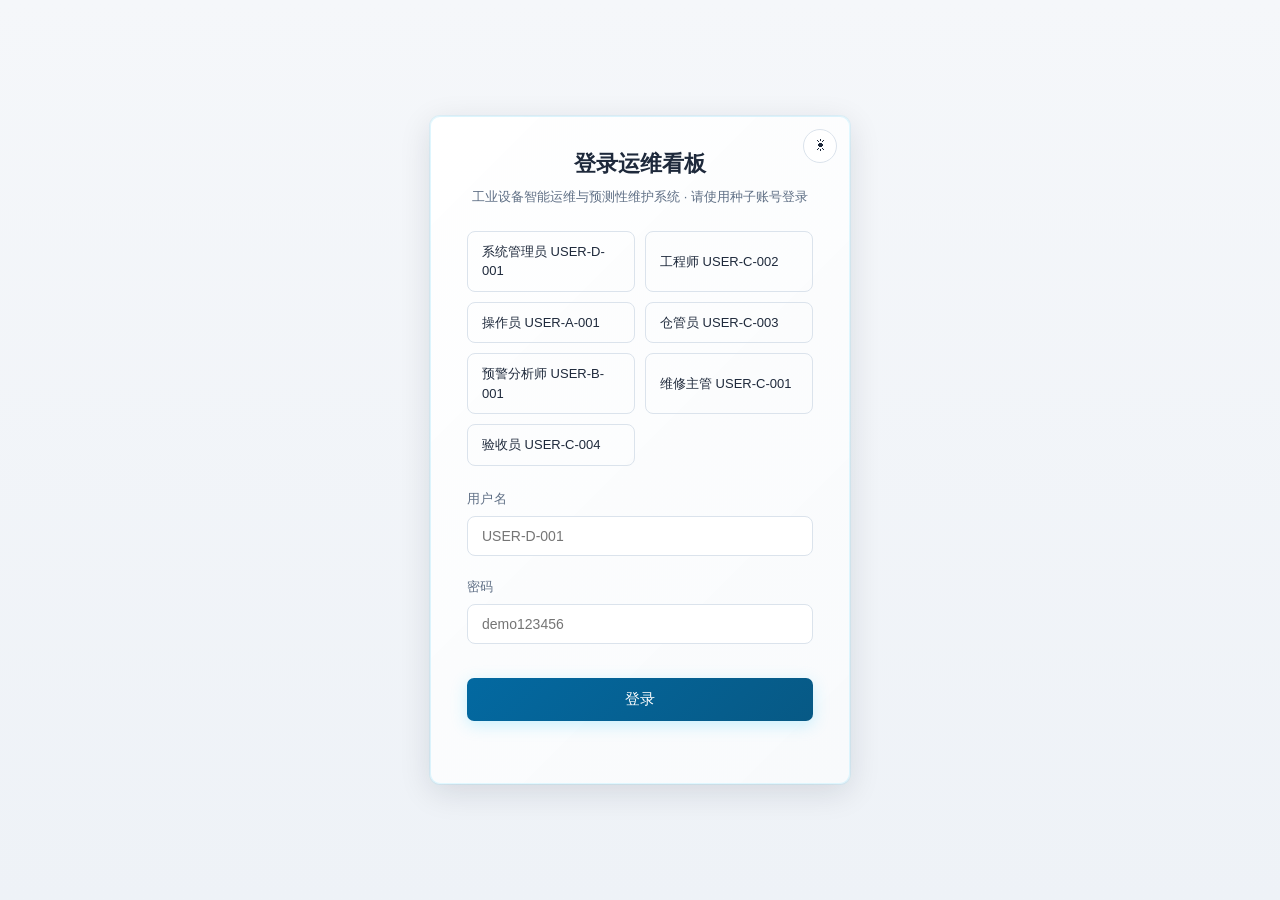
==== commit 67fa96ab: "feat(web): 登录页白天/夜间开关（卡片右上角 ☀/☾，复用 applyTheme 全站生效）；AI 气泡 Markdown 渲染（mdToHtml 先转义再转换：表格→真表格/标题/加粗/列" ====
--- a/web/index.html
+++ b/web/index.html
@@ -28,7 +28,7 @@
     <div class="logo">
       <div class="t1">工业设备智能运维<em>平台</em></div>
       <div class="t2">Industrial PdM Platform</div>
-      <span class="ver">v2.1.0 · 契约 25 路径</span>
+      <span class="ver">v2.1.0</span>
     </div>
     <div id="navroot"></div>
   </aside>
@@ -50,12 +50,15 @@
       <button class="tbtn" title="退出登录" onclick="logout()">⏻</button>
     </div>
     <div id="basebar">
+      <button id="basebar-toggle" type="button" onclick="toggleBasebar()">▸ 服务地址</button>
       <label>A 设备监测<input id="base-a" value="/a"></label>
-      <label>B 故障预警<input id="base-b" value="/b"></label>
-      <label>C 维修工单<input id="base-c" value="/c"></label>
-      <label>D 身份通知<input id="base-d" value="/d"></label>
-      <button id="basebar-reset" type="button">恢复默认</button>
-      <span class="mini" id="basebar-hint">默认同源反代 <kbd>/a /b /c /d</kbd> · 服务运行 <kbd>bash scripts/start_all.sh</kbd></span>
+      <span id="basebar-more" style="display:none">
+        <label>B 故障预警<input id="base-b" value="/b"></label>
+        <label>C 维修工单<input id="base-c" value="/c"></label>
+        <label>D 身份通知<input id="base-d" value="/d"></label>
+        <button id="basebar-reset" type="button">恢复默认</button>
+        <span class="mini" id="basebar-hint">默认同源反代 <kbd>/a /b /c /d</kbd></span>
+      </span>
     </div>
     <div id="status-bar" class="status-bar" style="display:none">
       <div class="status-dot"></div><span id="status-text">就绪</span>
@@ -66,6 +69,8 @@
 
   <section class="view" id="view-login">
     <div class="card login-card">
+      <button class="login-theme" id="login-theme-btn" title="切换白天/夜间模式"
+              onclick="applyTheme(document.documentElement.getAttribute('data-theme')==='light'?'dark':'light')">☀</button>
       <h1>登录运维看板</h1>
       <div class="sub">工业设备智能运维与预测性维护系统 · 请使用种子账号登录</div>
       <div class="quick">
@@ -96,6 +101,7 @@
 <script src="js/charts.js"></script>
 <script src="js/inject.js"></script>
 <script src="js/modals.js"></script>
+<script src="js/pages/ai.js"></script>
 <script src="js/pages/dash.js"></script>
 <script src="js/pages/screen.js"></script>
 <script src="js/pages/assets.js"></script>
@@ -115,7 +121,9 @@
 <script src="js/pages/sreq.js"></script>
 <script src="js/pages/plan-lib.js"></script>
 <script src="js/pages/plan.js"></script>
+<script src="js/scoring.js"></script>
 <script src="js/pages/trace.js"></script>
+<script src="js/pages/workbench.js"></script>
 <script src="js/main.js"></script>
 </body>
 </html>
--- a/web/css/platform.css
+++ b/web/css/platform.css
@@ -98,7 +98,7 @@
 .navgrp{padding:10px 0 4px}
 .navgrp>.gt{font-size:10.5px;color:var(--navgrp);letter-spacing:1.2px;
   padding:6px 18px 6px;text-transform:uppercase;font-weight:600}
-.navi{display:flex;align-items:center;gap:9px;padding:7px 18px;cursor:pointer;
+.navi{display:flex;align-items:center;gap:9px;padding:7px 18px;cursor:pointer;text-decoration:none;
   font-size:13px;color:var(--dim);border-left:2px solid transparent;transition:.13s}
 .navi:hover{background:rgba(57,210,255,.06);color:var(--txt)}
 .navi.on{background:rgba(57,210,255,.1);color:var(--cyan);border-left-color:var(--cyan);font-weight:600}
@@ -156,9 +156,10 @@
 @keyframes fadein{from{opacity:0;transform:translateY(4px)}to{opacity:1;transform:none}}
 
 /* ============ 通用组件 ============ */
-.hdr{display:flex;align-items:flex-end;gap:14px;margin-bottom:14px;flex-wrap:wrap}
+.hdr{display:flex;align-items:center;gap:14px;margin-bottom:14px;flex-wrap:wrap}
 .hdr h1{font-size:20px;font-weight:700;letter-spacing:.3px}
 .hdr .sub{font-size:12.5px;color:var(--dim);padding-bottom:2px}
+.hdr .toolbar{margin-bottom:0}
 .hdr .sp{flex:1}
 .notice{display:flex;gap:10px;align-items:flex-start;padding:9px 13px;border-radius:8px;
   font-size:12.5px;line-height:1.6;margin-bottom:14px;border:1px solid}
@@ -472,3 +473,43 @@
 .tc-short{color:var(--yellow)}
 .tc-branch{margin:0 0 18px 40px;font-size:12.5px;color:var(--dim)}
 .tc-branch .btn{margin:0 3px}
+
+/* 带圈问号浮窗 */
+.hint-mark{display:inline-block;width:10px;height:10px;line-height:10px;text-align:center;
+  background:var(--txt);border:1px solid var(--txt);border-radius:50%;font-size:6px;
+  color:var(--panel);cursor:pointer;margin-left:4px;font-weight:700;flex:none;
+  vertical-align:baseline;position:relative;top:-6px}
+.hint-mark:hover{color:var(--cyan);border-color:var(--cyan)}
+#hint-pop{position:absolute;z-index:70;max-width:360px;background:var(--panel);border:1px solid var(--line);
+  border-radius:8px;padding:10px 13px;font-size:12px;color:var(--txt);line-height:1.8;
+  box-shadow:0 10px 28px rgba(0,0,0,.28)}
+
+/* ── AI 助手：聊天界面 ── */
+.ai-wrap{display:grid;grid-template-columns:1fr 300px;gap:14px;align-items:start}
+@media (max-width:900px){.ai-wrap{grid-template-columns:1fr}}
+.ai-main{display:flex;flex-direction:column;padding:0;min-height:480px}
+.ai-msgs{flex:1;overflow-y:auto;padding:16px;display:flex;flex-direction:column;gap:12px;max-height:56vh}
+.ai-msg{display:flex}
+.ai-msg.user{justify-content:flex-end}
+.ai-bubble{max-width:78%;padding:10px 14px;border-radius:10px;font-size:13px;line-height:1.85;
+  white-space:pre-wrap;word-break:break-word}
+.ai-msg.bot .ai-bubble{background:var(--panel2);border:1px solid var(--line);color:var(--txt)}
+.ai-msg.user .ai-bubble{background:var(--cyan);color:#fff}
+.ai-cursor{opacity:.6}
+.ai-quick{display:flex;gap:6px;flex-wrap:wrap;padding:0 16px 10px}
+.ai-inputrow{display:flex;gap:8px;padding:12px 16px;border-top:1px solid var(--line)}
+.ai-inputrow textarea{flex:1;background:var(--bg2);border:1px solid var(--line);color:var(--txt);
+  border-radius:8px;padding:8px 10px;font-size:13px;font-family:inherit;resize:vertical}
+.ai-side{display:flex;flex-direction:column;gap:14px}
+.ai-side .field{margin-bottom:10px}
+.ai-side .field label{display:block;font-size:12px;color:var(--dim);margin-bottom:4px}
+.ai-side .field select,.ai-side .field input{width:100%;background:var(--bg2);border:1px solid var(--line);
+  color:var(--txt);padding:6px 10px;border-radius:6px;font-size:12.5px}
+.ai-side .chk{display:flex;align-items:center;gap:6px;font-size:12.5px;margin-bottom:8px;cursor:pointer}
+
+/* AI 气泡 Markdown 渲染 */
+.ai-bubble.md { white-space: normal; }
+.ai-bubble .md-table { width:100%;border-collapse:collapse;font-size:12.5px; }
+.ai-bubble .md-table th, .ai-bubble .md-table td {
+  border:1px solid var(--line);padding:5px 8px;text-align:left; }
+.ai-bubble .md-table th { background:var(--panel2);font-weight:700; }
--- a/web/css/app.css
+++ b/web/css/app.css
@@ -55,9 +55,20 @@
 .badge { background:rgba(57,210,255,.12);border:1px solid rgba(57,210,255,.4);
   color:var(--cyan);padding:2px 10px;border-radius:999px;font-size:12px }
 
-#basebar { display:flex;gap:10px;align-items:center;padding:10px 0;font-size:12px;color:var(--dim);flex-wrap:wrap }
+#basebar { display:flex;gap:10px;align-items:center;padding:10px 0;font-size:12px;color:var(--dim);position:relative }
 
 #basebar label { display:flex;align-items:center;gap:4px }
+
+/* 折叠按钮：与「恢复默认」同风格 */
+#basebar-toggle { background:var(--bg2);border:1px solid var(--line);color:var(--dim);
+  padding:4px 12px;border-radius:999px;font-size:12px;cursor:pointer;white-space:nowrap }
+#basebar-toggle:hover { color:var(--txt);border-color:var(--dim) }
+
+/* 展开面板：绝对定位叠加在页面上方（不挤占布局），纵向排列 */
+#basebar-more { position:absolute;top:calc(100% + 2px);left:0;z-index:60;
+  display:none;flex-direction:column;align-items:flex-start;gap:8px;
+  background:var(--panel);border:1px solid var(--line);border-radius:8px;
+  padding:12px 14px;box-shadow:0 10px 28px rgba(0,0,0,.28);min-width:300px }
 
 #basebar input { width:190px;background:var(--bg2);border:1px solid var(--line);color:var(--txt);
   padding:4px 8px;border-radius:5px;font-family:Consolas,monospace;font-size:12px }
@@ -272,7 +283,7 @@
 
 #view-login.active { display:flex }
 
-.login-card { width:420px;padding:32px 36px;background:linear-gradient(135deg,var(--login-a),var(--login-b));
+.login-card { position:relative;width:420px;padding:32px 36px;background:linear-gradient(135deg,var(--login-a),var(--login-b));
   box-shadow:0 8px 32px var(--login-shadow),0 0 0 1px rgba(57,210,255,.1);border-color:rgba(57,210,255,.15) }
 
 .login-card h1 { font-size:22px;margin-bottom:8px;text-align:center }
@@ -345,3 +356,9 @@
 .modal .lt p { margin:0 0 12px; }
 .modal .lt p:last-child { margin-bottom:0; }
 .modal .tbl-wrap td { padding:7px 10px; }
+
+/* 登录页白天/夜间开关 */
+.login-theme { position:absolute;top:12px;right:12px;width:34px;height:34px;border-radius:50%;
+  border:1px solid var(--line);background:var(--panel);color:var(--txt);font-size:16px;
+  cursor:pointer;display:flex;align-items:center;justify-content:center; }
+.login-theme:hover { border-color:var(--cyan);color:var(--cyan); }
